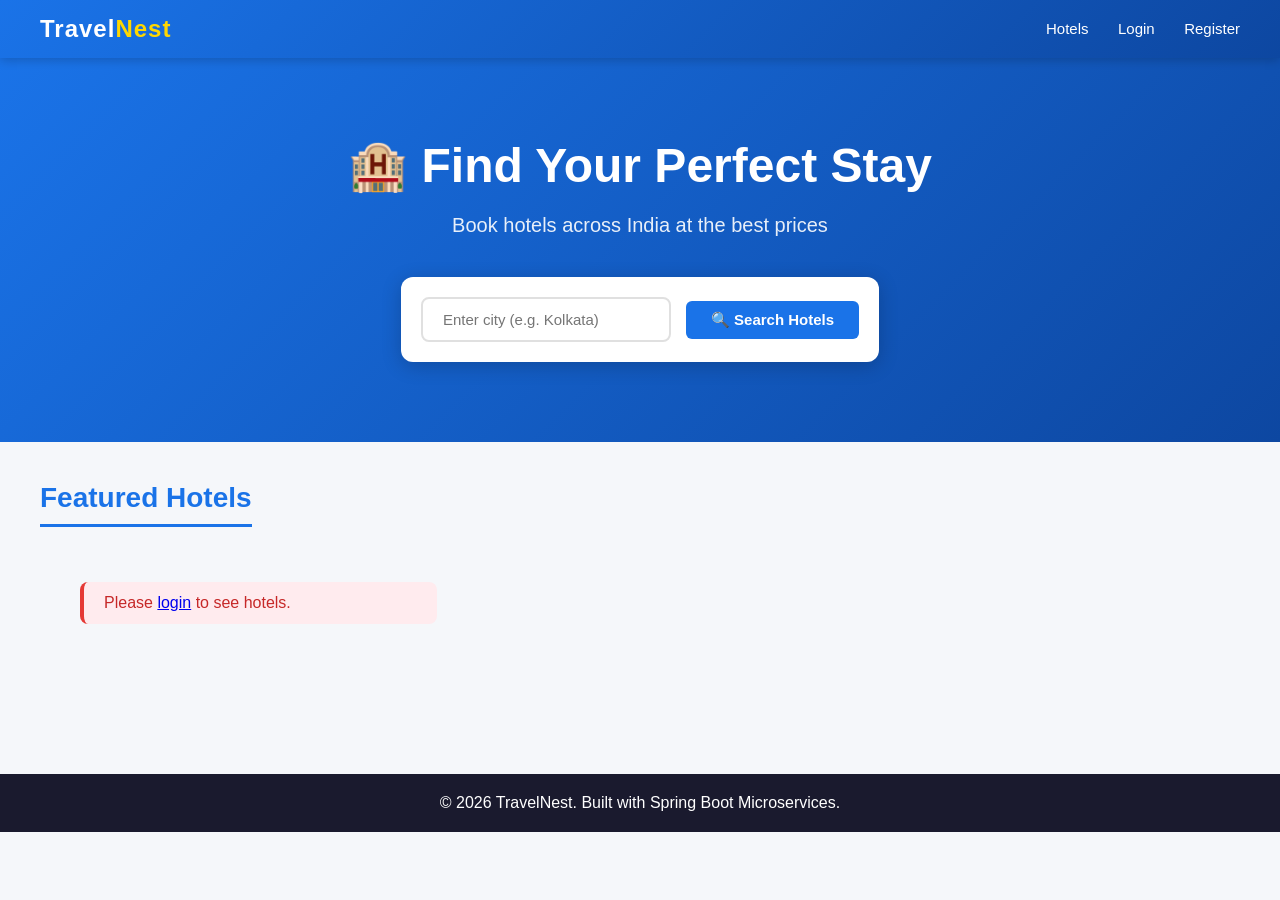
==== frontend/booking.html @ d2197279 "feat:  complete TravelNest microservices project with frontend" ====
<!DOCTYPE html>
<html lang="en">
<head>
    <meta charset="UTF-8">
    <title>Book Room — TravelNest</title>
    <link rel="stylesheet" href="css/style.css">
</head>
<body>

<!-- NAVBAR -->
<nav class="navbar">
    <a href="index.html" class="logo">Travel<span>Nest</span></a>
    <div id="nav-links"></div>
</nav>

<!-- BOOKING FORM -->
<div class="form-container" style="max-width:550px">
    <h2>📅 Complete Your Booking</h2>

    <div id="alert-box"></div>

    <!-- Room Summary -->
    <div id="room-summary" style="background:#e3f2fd; padding:15px;
         border-radius:8px; margin-bottom:25px"></div>

    <div class="form-group">
        <label>Check-in Date</label>
        <input type="date" id="checkIn" />
    </div>

    <div class="form-group">
        <label>Check-out Date</label>
        <input type="date" id="checkOut" />
    </div>

    <div class="form-group">
        <label>Number of Guests</label>
        <input type="number" id="guests" value="1" min="1" max="10" />
    </div>

    <!-- Price Summary -->
    <div id="price-summary" style="background:#f5f5f5; padding:15px;
         border-radius:8px; margin-bottom:20px">
        <p>Select dates to see total price</p>
    </div>

    <button class="btn btn-success" style="width:100%"
            onclick="confirmBooking()">
        💳 Confirm & Pay
    </button>

    <button class="btn btn-danger" style="width:100%; margin-top:10px"
            onclick="history.back()">
        ← Go Back
    </button>
</div>

<script src="js/auth.js"></script>
<script src="js/api.js"></script>
<script>
    requireAuth();
    updateNavbar();

    // Get selected room from localStorage
    const selectedRoom = JSON.parse(
        localStorage.getItem("selectedRoom") || "{}"
    );

    if (!selectedRoom.roomId) {
        window.location.href = "index.html";
    }

    // Show room summary
    document.getElementById("room-summary").innerHTML = `
        <strong>🏨 Room ${selectedRoom.roomNumber}</strong><br>
        <span>₹${selectedRoom.price}/night</span>
    `;

    // Set minimum date to today
    const today = new Date().toISOString().split("T")[0];
    document.getElementById("checkIn").min = today;
    document.getElementById("checkOut").min = today;

    // Calculate price when dates change
    document.getElementById("checkIn").addEventListener("change", updatePrice);
    document.getElementById("checkOut").addEventListener("change", updatePrice);

    function updatePrice() {
        const checkIn = document.getElementById("checkIn").value;
        const checkOut = document.getElementById("checkOut").value;

        if (checkIn && checkOut) {
            const nights = Math.ceil(
                (new Date(checkOut) - new Date(checkIn)) / (1000 * 60 * 60 * 24)
            );

            if (nights <= 0) {
                document.getElementById("price-summary").innerHTML = `
                    <p style="color:red">Check-out must be after check-in!</p>
                `;
                return;
            }

            const total = nights * selectedRoom.price;
            document.getElementById("price-summary").innerHTML = `
                <p>🌙 Nights: <strong>${nights}</strong></p>
                <p>💰 Price/night: <strong>₹${selectedRoom.price}</strong></p>
                <p style="font-size:18px; color:#43a047; font-weight:bold">
                    Total: ₹${total}
                </p>
            `;
        }
    }

    // Confirm booking
    async function confirmBooking() {
        const checkIn = document.getElementById("checkIn").value;
        const checkOut = document.getElementById("checkOut").value;
        const guests = document.getElementById("guests").value;
        const alertBox = document.getElementById("alert-box");

        if (!checkIn || !checkOut) {
            alertBox.innerHTML = `
                <div class="alert alert-error">Please select dates!</div>
            `;
            return;
        }

        const bookingData = {
            hotelId: parseInt(selectedRoom.hotelId),
            roomId: parseInt(selectedRoom.roomId),
            userEmail: getUserEmail(),
            checkInDate: checkIn,
            checkOutDate: checkOut,
            numberOfGuests: parseInt(guests)
        };

        try {
            alertBox.innerHTML = `
                <div class="alert alert-success">Processing payment... ⏳</div>
            `;

            const booking = await BookingAPI.createBooking(bookingData);

            if (booking.status === "CONFIRMED") {
                alertBox.innerHTML = `
                    <div class="alert alert-success">
                        🎉 Booking Confirmed! Check your email for details.
                    </div>
                `;
                // Clear selected room
                localStorage.removeItem("selectedRoom");
                // Redirect to dashboard after 2 seconds
                setTimeout(() => window.location.href = "dashboard.html", 2000);
            } else {
                alertBox.innerHTML = `
                    <div class="alert alert-error">Booking failed! Try again.</div>
                `;
            }
        } catch (error) {
            alertBox.innerHTML = `
                <div class="alert alert-error">Booking failed! Try again.</div>
            `;
        }
    }
</script>

</body>
</html>
---- frontend/css/style.css ----
/* ============================================
   style.css — Global Styles for TravelNest
   ============================================ */

/* Reset & Base */
* {
    margin: 0;
    padding: 0;
    box-sizing: border-box;
}

body {
    font-family: 'Segoe UI', Tahoma, Geneva, Verdana, sans-serif;
    background-color: #f5f7fa;
    color: #333;
}

/* ─────────────────────────────────────────
   NAVBAR
───────────────────────────────────────── */
.navbar {
    background: linear-gradient(135deg, #1a73e8, #0d47a1);
    padding: 15px 40px;
    display: flex;
    justify-content: space-between;
    align-items: center;
    box-shadow: 0 2px 10px rgba(0,0,0,0.2);
    position: sticky;
    top: 0;
    z-index: 1000;
}

.navbar .logo {
    color: white;
    font-size: 24px;
    font-weight: bold;
    text-decoration: none;
    letter-spacing: 1px;
}

.navbar .logo span {
    color: #ffd700;
}

#nav-links a {
    color: white;
    text-decoration: none;
    margin-left: 25px;
    font-size: 15px;
    transition: color 0.3s;
}

#nav-links a:hover {
    color: #ffd700;
}

/* ─────────────────────────────────────────
   BUTTONS
───────────────────────────────────────── */
.btn {
    padding: 10px 25px;
    border: none;
    border-radius: 6px;
    cursor: pointer;
    font-size: 15px;
    font-weight: 600;
    transition: all 0.3s;
}

.btn-primary {
    background: #1a73e8;
    color: white;
}

.btn-primary:hover {
    background: #0d47a1;
    transform: translateY(-2px);
}

.btn-danger {
    background: #e53935;
    color: white;
}

.btn-danger:hover {
    background: #b71c1c;
}

.btn-success {
    background: #43a047;
    color: white;
}

.btn-success:hover {
    background: #2e7d32;
}

/* ─────────────────────────────────────────
   FORMS
───────────────────────────────────────── */
.form-container {
    max-width: 450px;
    margin: 60px auto;
    background: white;
    padding: 40px;
    border-radius: 12px;
    box-shadow: 0 4px 20px rgba(0,0,0,0.1);
}

.form-container h2 {
    text-align: center;
    margin-bottom: 30px;
    color: #1a73e8;
}

.form-group {
    margin-bottom: 20px;
}

.form-group label {
    display: block;
    margin-bottom: 6px;
    font-weight: 600;
    color: #555;
}

.form-group input,
.form-group select {
    width: 100%;
    padding: 12px;
    border: 2px solid #e0e0e0;
    border-radius: 8px;
    font-size: 15px;
    transition: border-color 0.3s;
    outline: none;
}

.form-group input:focus,
.form-group select:focus {
    border-color: #1a73e8;
}

/* ─────────────────────────────────────────
   HOTEL CARDS
───────────────────────────────────────── */
.hotels-grid {
    display: grid;
    grid-template-columns: repeat(auto-fill, minmax(300px, 1fr));
    gap: 25px;
    padding: 30px 40px;
}

.hotel-card {
    background: white;
    border-radius: 12px;
    overflow: hidden;
    box-shadow: 0 4px 15px rgba(0,0,0,0.1);
    transition: transform 0.3s, box-shadow 0.3s;
    cursor: pointer;
}

.hotel-card:hover {
    transform: translateY(-5px);
    box-shadow: 0 8px 25px rgba(0,0,0,0.15);
}

.hotel-card img {
    width: 100%;
    height: 200px;
    object-fit: cover;
}

.hotel-card-body {
    padding: 20px;
}

.hotel-card-body h3 {
    font-size: 18px;
    margin-bottom: 8px;
    color: #1a73e8;
}

.hotel-card-body .city {
    color: #666;
    font-size: 14px;
    margin-bottom: 10px;
}

.hotel-card-body .rating {
    color: #ffa000;
    font-weight: bold;
}

.hotel-card-body .price {
    color: #43a047;
    font-weight: bold;
    font-size: 16px;
    margin-top: 10px;
}

/* ─────────────────────────────────────────
   ROOM CARDS
───────────────────────────────────────── */
.rooms-grid {
    display: grid;
    grid-template-columns: repeat(auto-fill, minmax(280px, 1fr));
    gap: 20px;
    padding: 20px 0;
}

.room-card {
    background: white;
    border-radius: 10px;
    padding: 20px;
    box-shadow: 0 2px 10px rgba(0,0,0,0.08);
    border-left: 4px solid #1a73e8;
}

.room-card h4 {
    color: #1a73e8;
    margin-bottom: 10px;
}

.room-card .price {
    color: #43a047;
    font-size: 18px;
    font-weight: bold;
    margin: 10px 0;
}

.room-card .badge {
    display: inline-block;
    padding: 4px 10px;
    border-radius: 20px;
    font-size: 12px;
    font-weight: bold;
    margin-bottom: 10px;
}

.badge-available {
    background: #e8f5e9;
    color: #2e7d32;
}

.badge-booked {
    background: #ffebee;
    color: #c62828;
}

/* ─────────────────────────────────────────
   BOOKING CARDS
───────────────────────────────────────── */
.booking-card {
    background: white;
    border-radius: 12px;
    padding: 25px;
    margin-bottom: 20px;
    box-shadow: 0 2px 10px rgba(0,0,0,0.08);
    display: flex;
    justify-content: space-between;
    align-items: center;
}

.booking-info h3 {
    color: #1a73e8;
    margin-bottom: 8px;
}

.booking-info p {
    color: #666;
    font-size: 14px;
    margin: 4px 0;
}

.status-badge {
    padding: 6px 16px;
    border-radius: 20px;
    font-weight: bold;
    font-size: 13px;
}

.status-confirmed {
    background: #e8f5e9;
    color: #2e7d32;
}

.status-cancelled {
    background: #ffebee;
    color: #c62828;
}

.status-pending {
    background: #fff8e1;
    color: #f57f17;
}

/* ─────────────────────────────────────────
   HERO SECTION
───────────────────────────────────────── */
.hero {
    background: linear-gradient(135deg, #1a73e8, #0d47a1);
    color: white;
    text-align: center;
    padding: 80px 20px;
}

.hero h1 {
    font-size: 48px;
    margin-bottom: 20px;
}

.hero p {
    font-size: 20px;
    margin-bottom: 40px;
    opacity: 0.9;
}

.search-box {
    background: white;
    padding: 20px;
    border-radius: 12px;
    display: inline-flex;
    gap: 15px;
    align-items: center;
    box-shadow: 0 4px 20px rgba(0,0,0,0.2);
}

.search-box input {
    padding: 12px 20px;
    border: 2px solid #e0e0e0;
    border-radius: 8px;
    font-size: 15px;
    width: 250px;
    outline: none;
}

/* ─────────────────────────────────────────
   ALERTS
───────────────────────────────────────── */
.alert {
    padding: 12px 20px;
    border-radius: 8px;
    margin-bottom: 20px;
    font-weight: 500;
}

.alert-success {
    background: #e8f5e9;
    color: #2e7d32;
    border-left: 4px solid #43a047;
}

.alert-error {
    background: #ffebee;
    color: #c62828;
    border-left: 4px solid #e53935;
}

/* ─────────────────────────────────────────
   CONTAINER & SECTIONS
───────────────────────────────────────── */
.container {
    max-width: 1200px;
    margin: 0 auto;
    padding: 0 20px;
}

.section {
    padding: 40px 40px;
}

.section-title {
    font-size: 28px;
    color: #1a73e8;
    margin-bottom: 25px;
    border-bottom: 3px solid #1a73e8;
    padding-bottom: 10px;
    display: inline-block;
}

/* ─────────────────────────────────────────
   LOADING SPINNER
───────────────────────────────────────── */
.spinner {
    text-align: center;
    padding: 40px;
    font-size: 18px;
    color: #1a73e8;
}

/* ─────────────────────────────────────────
   FOOTER
───────────────────────────────────────── */
footer {
    background: #1a1a2e;
    color: white;
    text-align: center;
    padding: 20px;
    margin-top: 60px;
}
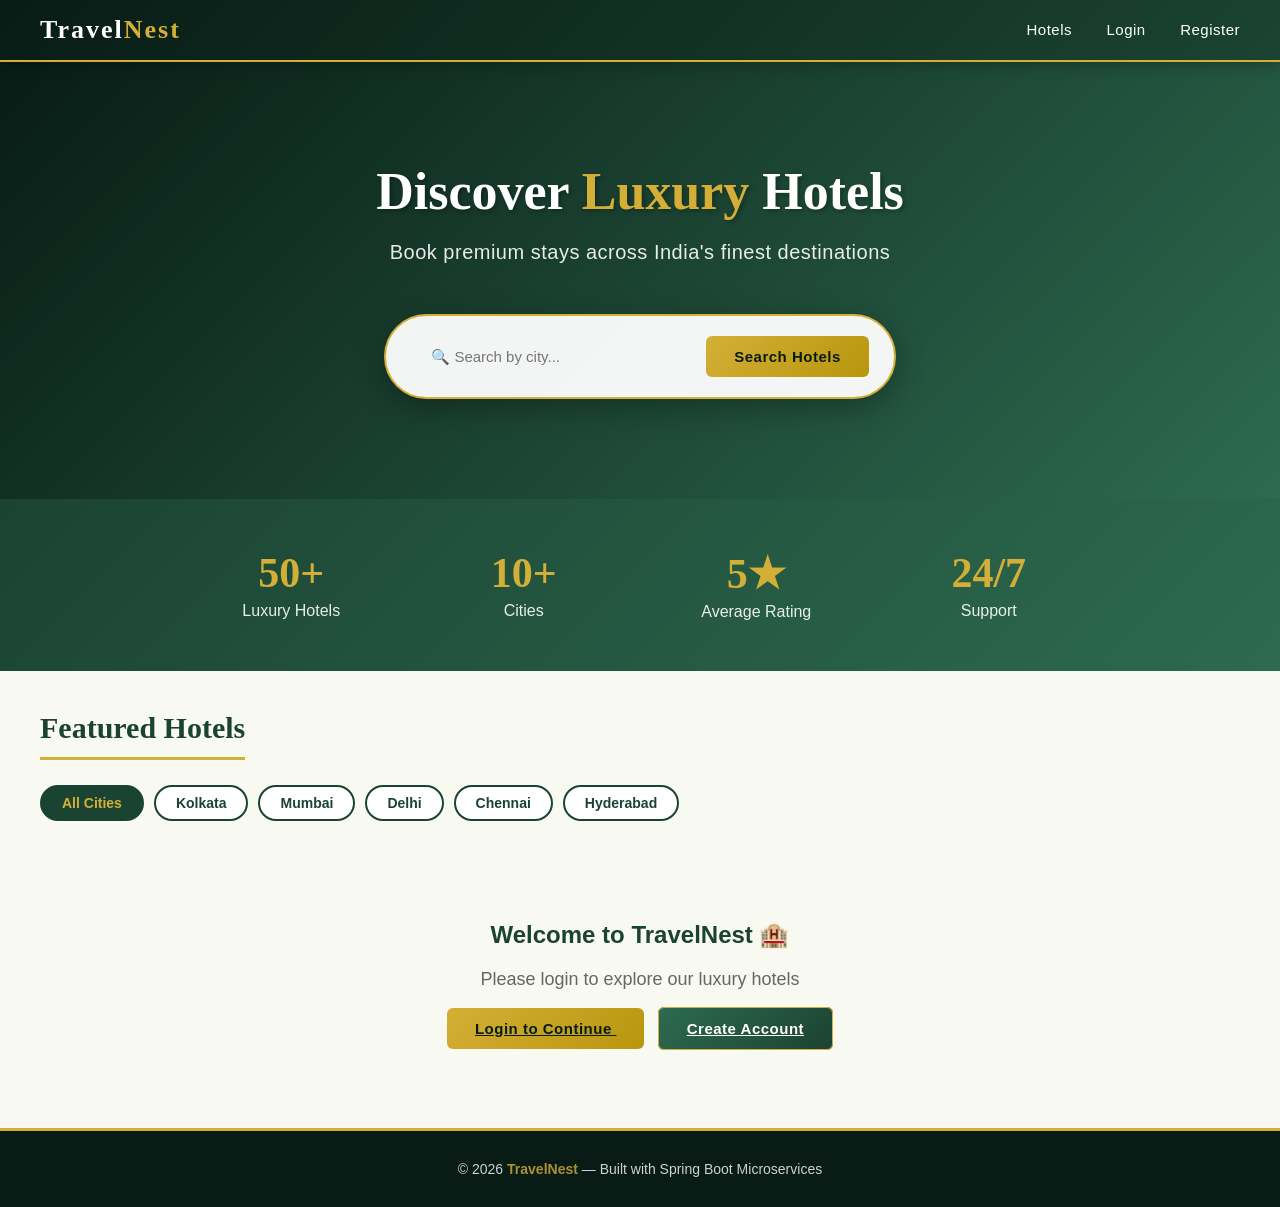
==== commit 3b340036: "feat:  changes" ====
--- a/frontend/booking.html
+++ b/frontend/booking.html
@@ -2,6 +2,7 @@
 <html lang="en">
 <head>
     <meta charset="UTF-8">
+    <meta name="viewport" content="width=device-width, initial-scale=1.0">
     <title>Book Room — TravelNest</title>
     <link rel="stylesheet" href="css/style.css">
 </head>
--- a/frontend/css/style.css
+++ b/frontend/css/style.css
@@ -1,6 +1,21 @@
-/* ============================================
-   style.css — Global Styles for TravelNest
-   ============================================ */
+/*TravelNest — Dark Green & Gold Theme */
+
+/* CSS Variables — Color Palette */
+:root {
+    --primary: #1B4332;        /* Dark Green */
+    --primary-light: #2D6A4F;  /* Medium Green */
+    --primary-dark: #081C15;   /* Very Dark Green */
+    --gold: #D4AF37;           /* Gold */
+    --gold-light: #F0D060;     /* Light Gold */
+    --gold-dark: #B8960C;      /* Dark Gold */
+    --white: #FFFFFF;
+    --light-bg: #F8F9F0;       /* Off White with green tint */
+    --card-bg: #FFFFFF;
+    --text-dark: #1a1a1a;
+    --text-gray: #666666;
+    --shadow: 0 4px 20px rgba(27, 67, 50, 0.15);
+    --shadow-hover: 0 8px 30px rgba(27, 67, 50, 0.25);
+}
 
 /* Reset & Base */
 * {
@@ -11,133 +26,150 @@
 
 body {
     font-family: 'Segoe UI', Tahoma, Geneva, Verdana, sans-serif;
-    background-color: #f5f7fa;
-    color: #333;
+    background-color: var(--light-bg);
+    color: var(--text-dark);
 }
 
 /* ─────────────────────────────────────────
    NAVBAR
 ───────────────────────────────────────── */
 .navbar {
-    background: linear-gradient(135deg, #1a73e8, #0d47a1);
+    background: linear-gradient(135deg, var(--primary-dark), var(--primary));
     padding: 15px 40px;
     display: flex;
     justify-content: space-between;
     align-items: center;
-    box-shadow: 0 2px 10px rgba(0,0,0,0.2);
+    box-shadow: 0 2px 15px rgba(0,0,0,0.3);
     position: sticky;
     top: 0;
     z-index: 1000;
+    border-bottom: 2px solid var(--gold);
 }
 
 .navbar .logo {
-    color: white;
-    font-size: 24px;
+    color: var(--white);
+    font-size: 26px;
     font-weight: bold;
     text-decoration: none;
-    letter-spacing: 1px;
+    letter-spacing: 2px;
+    font-family: Georgia, serif;
 }
 
 .navbar .logo span {
-    color: #ffd700;
+    color: var(--gold);
 }
 
 #nav-links a {
-    color: white;
+    color: var(--white);
     text-decoration: none;
-    margin-left: 25px;
+    margin-left: 30px;
     font-size: 15px;
     transition: color 0.3s;
+    letter-spacing: 0.5px;
 }
 
 #nav-links a:hover {
-    color: #ffd700;
+    color: var(--gold);
 }
 
 /* ─────────────────────────────────────────
    BUTTONS
 ───────────────────────────────────────── */
 .btn {
-    padding: 10px 25px;
+    padding: 12px 28px;
     border: none;
     border-radius: 6px;
     cursor: pointer;
     font-size: 15px;
     font-weight: 600;
     transition: all 0.3s;
+    letter-spacing: 0.5px;
 }
 
 .btn-primary {
-    background: #1a73e8;
-    color: white;
+    background: linear-gradient(135deg, var(--gold), var(--gold-dark));
+    color: var(--primary-dark);
+    border: none;
 }
 
 .btn-primary:hover {
-    background: #0d47a1;
+    background: linear-gradient(135deg, var(--gold-light), var(--gold));
     transform: translateY(-2px);
+    box-shadow: 0 4px 15px rgba(212, 175, 55, 0.4);
 }
 
 .btn-danger {
-    background: #e53935;
+    background: #c62828;
     color: white;
 }
 
 .btn-danger:hover {
     background: #b71c1c;
+    transform: translateY(-2px);
 }
 
 .btn-success {
-    background: #43a047;
+    background: linear-gradient(135deg, var(--primary-light), var(--primary));
     color: white;
+    border: 1px solid var(--gold);
 }
 
 .btn-success:hover {
-    background: #2e7d32;
+    background: linear-gradient(135deg, var(--primary), var(--primary-dark));
+    transform: translateY(-2px);
+    box-shadow: 0 4px 15px rgba(27, 67, 50, 0.4);
 }
 
 /* ─────────────────────────────────────────
    FORMS
 ───────────────────────────────────────── */
 .form-container {
-    max-width: 450px;
+    max-width: 460px;
     margin: 60px auto;
-    background: white;
-    padding: 40px;
-    border-radius: 12px;
-    box-shadow: 0 4px 20px rgba(0,0,0,0.1);
+    background: var(--card-bg);
+    padding: 45px;
+    border-radius: 16px;
+    box-shadow: var(--shadow);
+    border-top: 4px solid var(--gold);
 }
 
 .form-container h2 {
     text-align: center;
     margin-bottom: 30px;
-    color: #1a73e8;
+    color: var(--primary);
+    font-family: Georgia, serif;
+    font-size: 26px;
 }
 
 .form-group {
-    margin-bottom: 20px;
+    margin-bottom: 22px;
 }
 
 .form-group label {
     display: block;
-    margin-bottom: 6px;
+    margin-bottom: 8px;
     font-weight: 600;
-    color: #555;
+    color: var(--primary);
+    font-size: 14px;
+    letter-spacing: 0.5px;
 }
 
 .form-group input,
 .form-group select {
     width: 100%;
-    padding: 12px;
+    padding: 13px 15px;
     border: 2px solid #e0e0e0;
     border-radius: 8px;
     font-size: 15px;
     transition: border-color 0.3s;
     outline: none;
+    background: #fafafa;
 }
 
 .form-group input:focus,
 .form-group select:focus {
-    border-color: #1a73e8;
+    border-color: var(--gold);
+    background: white;
 }
 
 /* ─────────────────────────────────────────
@@ -151,51 +183,61 @@
 }
 
 .hotel-card {
-    background: white;
-    border-radius: 12px;
+    background: var(--card-bg);
+    border-radius: 14px;
     overflow: hidden;
-    box-shadow: 0 4px 15px rgba(0,0,0,0.1);
+    box-shadow: var(--shadow);
     transition: transform 0.3s, box-shadow 0.3s;
     cursor: pointer;
+    border: 1px solid rgba(212, 175, 55, 0.2);
 }
 
 .hotel-card:hover {
-    transform: translateY(-5px);
-    box-shadow: 0 8px 25px rgba(0,0,0,0.15);
+    transform: translateY(-6px);
+    box-shadow: var(--shadow-hover);
+    border-color: var(--gold);
 }
 
 .hotel-card img {
     width: 100%;
-    height: 200px;
+    height: 210px;
     object-fit: cover;
+    transition: transform 0.3s;
+}
+
+.hotel-card:hover img {
+    transform: scale(1.05);
 }
 
 .hotel-card-body {
     padding: 20px;
+    border-top: 2px solid var(--gold);
 }
 
 .hotel-card-body h3 {
     font-size: 18px;
     margin-bottom: 8px;
-    color: #1a73e8;
+    color: var(--primary);
+    font-family: Georgia, serif;
 }
 
 .hotel-card-body .city {
-    color: #666;
+    color: var(--text-gray);
     font-size: 14px;
+    margin-bottom: 8px;
+}
+
+.hotel-card-body .description {
+    color: var(--text-gray);
+    font-size: 13px;
     margin-bottom: 10px;
+    line-height: 1.5;
 }
 
 .hotel-card-body .rating {
-    color: #ffa000;
+    color: var(--gold-dark);
     font-weight: bold;
-}
-
-.hotel-card-body .price {
-    color: #43a047;
-    font-weight: bold;
-    font-size: 16px;
-    margin-top: 10px;
+    font-size: 15px;
 }
 
 /* ─────────────────────────────────────────
@@ -209,151 +251,198 @@
 }
 
 .room-card {
-    background: white;
-    border-radius: 10px;
-    padding: 20px;
-    box-shadow: 0 2px 10px rgba(0,0,0,0.08);
-    border-left: 4px solid #1a73e8;
+    background: var(--card-bg);
+    border-radius: 12px;
+    padding: 22px;
+    box-shadow: var(--shadow);
+    border-left: 4px solid var(--gold);
+    transition: transform 0.3s;
+}
+
+.room-card:hover {
+    transform: translateY(-3px);
 }
 
 .room-card h4 {
-    color: #1a73e8;
+    color: var(--primary);
     margin-bottom: 10px;
+    font-size: 18px;
+    font-family: Georgia, serif;
 }
 
 .room-card .price {
-    color: #43a047;
-    font-size: 18px;
+    color: var(--gold-dark);
+    font-size: 20px;
     font-weight: bold;
-    margin: 10px 0;
+    margin: 12px 0;
 }
 
 .room-card .badge {
     display: inline-block;
-    padding: 4px 10px;
+    padding: 4px 12px;
     border-radius: 20px;
     font-size: 12px;
     font-weight: bold;
-    margin-bottom: 10px;
+    margin-bottom: 12px;
 }
 
 .badge-available {
-    background: #e8f5e9;
-    color: #2e7d32;
+    background: #E8F5E9;
+    color: #2E7D32;
 }
 
 .badge-booked {
-    background: #ffebee;
-    color: #c62828;
+    background: #FFEBEE;
+    color: #C62828;
 }
 
 /* ─────────────────────────────────────────
    BOOKING CARDS
 ───────────────────────────────────────── */
 .booking-card {
-    background: white;
-    border-radius: 12px;
-    padding: 25px;
+    background: var(--card-bg);
+    border-radius: 14px;
+    padding: 25px 30px;
     margin-bottom: 20px;
-    box-shadow: 0 2px 10px rgba(0,0,0,0.08);
+    box-shadow: var(--shadow);
     display: flex;
     justify-content: space-between;
     align-items: center;
+    border-left: 4px solid var(--gold);
+    transition: transform 0.2s;
+}
+
+.booking-card:hover {
+    transform: translateY(-2px);
 }
 
 .booking-info h3 {
-    color: #1a73e8;
-    margin-bottom: 8px;
+    color: var(--primary);
+    margin-bottom: 10px;
+    font-family: Georgia, serif;
+    font-size: 20px;
 }
 
 .booking-info p {
-    color: #666;
+    color: var(--text-gray);
     font-size: 14px;
-    margin: 4px 0;
+    margin: 5px 0;
 }
 
 .status-badge {
-    padding: 6px 16px;
+    padding: 8px 18px;
     border-radius: 20px;
     font-weight: bold;
     font-size: 13px;
+    letter-spacing: 0.5px;
 }
 
 .status-confirmed {
-    background: #e8f5e9;
-    color: #2e7d32;
+    background: #E8F5E9;
+    color: #2E7D32;
+    border: 1px solid #A5D6A7;
 }
 
 .status-cancelled {
-    background: #ffebee;
-    color: #c62828;
+    background: #FFEBEE;
+    color: #C62828;
+    border: 1px solid #FFCDD2;
 }
 
 .status-pending {
-    background: #fff8e1;
-    color: #f57f17;
+    background: #FFF8E1;
+    color: #F57F17;
+    border: 1px solid #FFE082;
 }
 
 /* ─────────────────────────────────────────
    HERO SECTION
 ───────────────────────────────────────── */
 .hero {
-    background: linear-gradient(135deg, #1a73e8, #0d47a1);
+    background: linear-gradient(135deg, var(--primary-dark) 0%,
+                var(--primary) 50%, var(--primary-light) 100%);
     color: white;
     text-align: center;
-    padding: 80px 20px;
+    padding: 100px 20px;
+    position: relative;
+    overflow: hidden;
+}
+
+.hero::before {
+    content: '';
+    position: absolute;
+    top: 0; left: 0;
+    right: 0; bottom: 0;
+    background: url('https://images.unsplash.com/photo-1542314831-068cd1dbfeeb?w=1200')
+                center/cover;
+    opacity: 0.15;
+}
+
+.hero-content {
+    position: relative;
+    z-index: 1;
 }
 
 .hero h1 {
-    font-size: 48px;
+    font-size: 52px;
     margin-bottom: 20px;
+    font-family: Georgia, serif;
+    text-shadow: 2px 2px 4px rgba(0,0,0,0.3);
+}
+
+.hero h1 span {
+    color: var(--gold);
 }
 
 .hero p {
     font-size: 20px;
-    margin-bottom: 40px;
+    margin-bottom: 50px;
     opacity: 0.9;
+    letter-spacing: 0.5px;
 }
 
 .search-box {
-    background: white;
-    padding: 20px;
-    border-radius: 12px;
+    background: rgba(255,255,255,0.95);
+    padding: 20px 25px;
+    border-radius: 50px;
     display: inline-flex;
     gap: 15px;
     align-items: center;
-    box-shadow: 0 4px 20px rgba(0,0,0,0.2);
+    box-shadow: 0 8px 30px rgba(0,0,0,0.3);
+    border: 2px solid var(--gold);
 }
 
 .search-box input {
     padding: 12px 20px;
-    border: 2px solid #e0e0e0;
-    border-radius: 8px;
+    border: none;
+    border-radius: 30px;
     font-size: 15px;
-    width: 250px;
+    width: 280px;
     outline: none;
+    color: var(--primary-dark);
+    background: transparent;
 }
 
 /* ─────────────────────────────────────────
    ALERTS
 ───────────────────────────────────────── */
 .alert {
-    padding: 12px 20px;
+    padding: 14px 20px;
     border-radius: 8px;
     margin-bottom: 20px;
     font-weight: 500;
 }
 
 .alert-success {
-    background: #e8f5e9;
-    color: #2e7d32;
-    border-left: 4px solid #43a047;
+    background: #E8F5E9;
+    color: #2E7D32;
+    border-left: 4px solid var(--primary);
 }
 
 .alert-error {
-    background: #ffebee;
-    color: #c62828;
-    border-left: 4px solid #e53935;
+    background: #FFEBEE;
+    color: #C62828;
+    border-left: 4px solid #E53935;
 }
 
 /* ─────────────────────────────────────────
@@ -370,11 +459,12 @@
 }
 
 .section-title {
-    font-size: 28px;
-    color: #1a73e8;
+    font-size: 30px;
+    color: var(--primary);
     margin-bottom: 25px;
-    border-bottom: 3px solid #1a73e8;
-    padding-bottom: 10px;
+    font-family: Georgia, serif;
+    border-bottom: 3px solid var(--gold);
+    padding-bottom: 12px;
     display: inline-block;
 }
 
@@ -385,16 +475,322 @@
     text-align: center;
     padding: 40px;
     font-size: 18px;
-    color: #1a73e8;
-}
-
-/* ─────────────────────────────────────────
-   FOOTER
-───────────────────────────────────────── */
+    color: var(--primary);
+}
+
+/* ─────────────────────────────────────────
+   CITY FILTER TABS
+───────────────────────────────────────── */
+.city-tabs {
+    display: flex;
+    gap: 10px;
+    flex-wrap: wrap;
+    padding: 0 40px;
+    margin-bottom: 10px;
+}
+
+.city-tab {
+    padding: 8px 20px;
+    border-radius: 25px;
+    border: 2px solid var(--primary);
+    background: white;
+    color: var(--primary);
+    cursor: pointer;
+    font-weight: 600;
+    font-size: 14px;
+    transition: all 0.3s;
+}
+
+.city-tab:hover,
+.city-tab.active {
+    background: var(--primary);
+    color: var(--gold);
+    border-color: var(--primary);
+}
+
+/* ─────────────────────────────────────────
+   STATS SECTION
+───────────────────────────────────────── */
+.stats-section {
+    background: linear-gradient(135deg, var(--primary), var(--primary-light));
+    padding: 50px 40px;
+    text-align: center;
+    color: white;
+}
+
+.stats-grid {
+    display: grid;
+    grid-template-columns: repeat(4, 1fr);
+    gap: 30px;
+    max-width: 900px;
+    margin: 0 auto;
+}
+
+.stat-item h3 {
+    font-size: 42px;
+    color: var(--gold);
+    font-family: Georgia, serif;
+}
+
+.stat-item p {
+    font-size: 16px;
+    opacity: 0.9;
+    margin-top: 5px;
+}
+
+/*FOOTER*/
 footer {
-    background: #1a1a2e;
+    background: var(--primary-dark);
     color: white;
     text-align: center;
-    padding: 20px;
-    margin-top: 60px;
+    padding: 30px;
+    border-top: 3px solid var(--gold);
+}
+
+footer p {
+    opacity: 0.8;
+    font-size: 14px;
+}
+
+footer span {
+    color: var(--gold);
+    font-weight: bold;
+}
+
+/*SCROLLBAR */
+::-webkit-scrollbar {
+    width: 8px;
+}
+
+::-webkit-scrollbar-track {
+    background: var(--light-bg);
+}
+
+::-webkit-scrollbar-thumb {
+    background: var(--primary);
+    border-radius: 4px;
+}
+
+::-webkit-scrollbar-thumb:hover {
+    background: var(--gold-dark);
+}
+/* RESPONSIVE DESIGN — Mobile & Tablet*/
+
+/* Tablet (768px and below) */
+@media (max-width: 768px) {
+
+    /* Navbar */
+    .navbar {
+        padding: 12px 20px;
+        flex-direction: column;
+        gap: 12px;
+    }
+
+    .navbar .logo {
+        font-size: 22px;
+    }
+
+    #nav-links {
+        display: flex;
+        gap: 5px;
+        flex-wrap: wrap;
+        justify-content: center;
+    }
+
+    #nav-links a {
+        margin-left: 10px;
+        font-size: 13px;
+    }
+
+    /* Hero */
+    .hero {
+        padding: 60px 15px;
+    }
+
+    .hero h1 {
+        font-size: 32px;
+    }
+
+    .hero p {
+        font-size: 16px;
+        margin-bottom: 30px;
+    }
+
+    .search-box {
+        flex-direction: column;
+        border-radius: 16px;
+        padding: 20px;
+        width: 90%;
+    }
+
+    .search-box input {
+        width: 100%;
+        font-size: 14px;
+    }
+
+    /* Stats */
+    .stats-grid {
+        grid-template-columns: repeat(2, 1fr);
+        gap: 20px;
+    }
+
+    .stat-item h3 {
+        font-size: 32px;
+    }
+
+    /* Hotels Grid */
+    .hotels-grid {
+        grid-template-columns: repeat(auto-fill, minmax(250px, 1fr));
+        padding: 20px;
+        gap: 20px;
+    }
+
+    /* Rooms Grid */
+    .rooms-grid {
+        grid-template-columns: 1fr;
+    }
+
+    /* City Tabs */
+    .city-tabs {
+        padding: 0 20px;
+        gap: 8px;
+    }
+
+    .city-tab {
+        padding: 6px 14px;
+        font-size: 12px;
+    }
+
+    /* Section */
+    .section {
+        padding: 25px 20px;
+    }
+
+    .section-title {
+        font-size: 24px;
+    }
+
+    /* Form */
+    .form-container {
+        margin: 30px 15px;
+        padding: 30px 20px;
+    }
+
+    /* Booking Card */
+    .booking-card {
+        flex-direction: column;
+        gap: 20px;
+        text-align: center;
+    }
+
+    /* Stats Section */
+    .stats-section {
+        padding: 40px 20px;
+    }
+}
+
+/* Mobile (480px and below) */
+@media (max-width: 480px) {
+
+    /* Navbar */
+    .navbar {
+        padding: 10px 15px;
+    }
+
+    .navbar .logo {
+        font-size: 20px;
+    }
+
+    #nav-links a {
+        font-size: 12px;
+        margin-left: 8px;
+    }
+
+    /* Hero */
+    .hero {
+        padding: 50px 10px;
+    }
+
+    .hero h1 {
+        font-size: 26px;
+    }
+
+    .hero p {
+        font-size: 14px;
+    }
+
+    /* Hotels Grid */
+    .hotels-grid {
+        grid-template-columns: 1fr;
+        padding: 15px;
+    }
+
+    .hotel-card img {
+        height: 180px;
+    }
+
+    /* Stats */
+    .stats-grid {
+        grid-template-columns: repeat(2, 1fr);
+        gap: 15px;
+    }
+
+    .stat-item h3 {
+        font-size: 28px;
+    }
+
+    .stat-item p {
+        font-size: 13px;
+    }
+
+    /* Buttons */
+    .btn {
+        padding: 10px 20px;
+        font-size: 14px;
+    }
+
+    /* Form */
+    .form-container {
+        margin: 20px 10px;
+        padding: 25px 15px;
+    }
+
+    .form-container h2 {
+        font-size: 22px;
+    }
+
+    /* Booking card */
+    .booking-card {
+        padding: 20px 15px;
+    }
+
+    .booking-info h3 {
+        font-size: 16px;
+    }
+
+    /* City tabs */
+    .city-tabs {
+        padding: 0 15px;
+    }
+
+    .city-tab {
+        padding: 5px 12px;
+        font-size: 11px;
+    }
+
+    /* Room card */
+    .room-card {
+        padding: 15px;
+    }
+
+    /* Section title */
+    .section-title {
+        font-size: 20px;
+    }
+
+    /* Search box */
+    .search-box {
+        width: 95%;
+        padding: 15px;
+    }
 }
